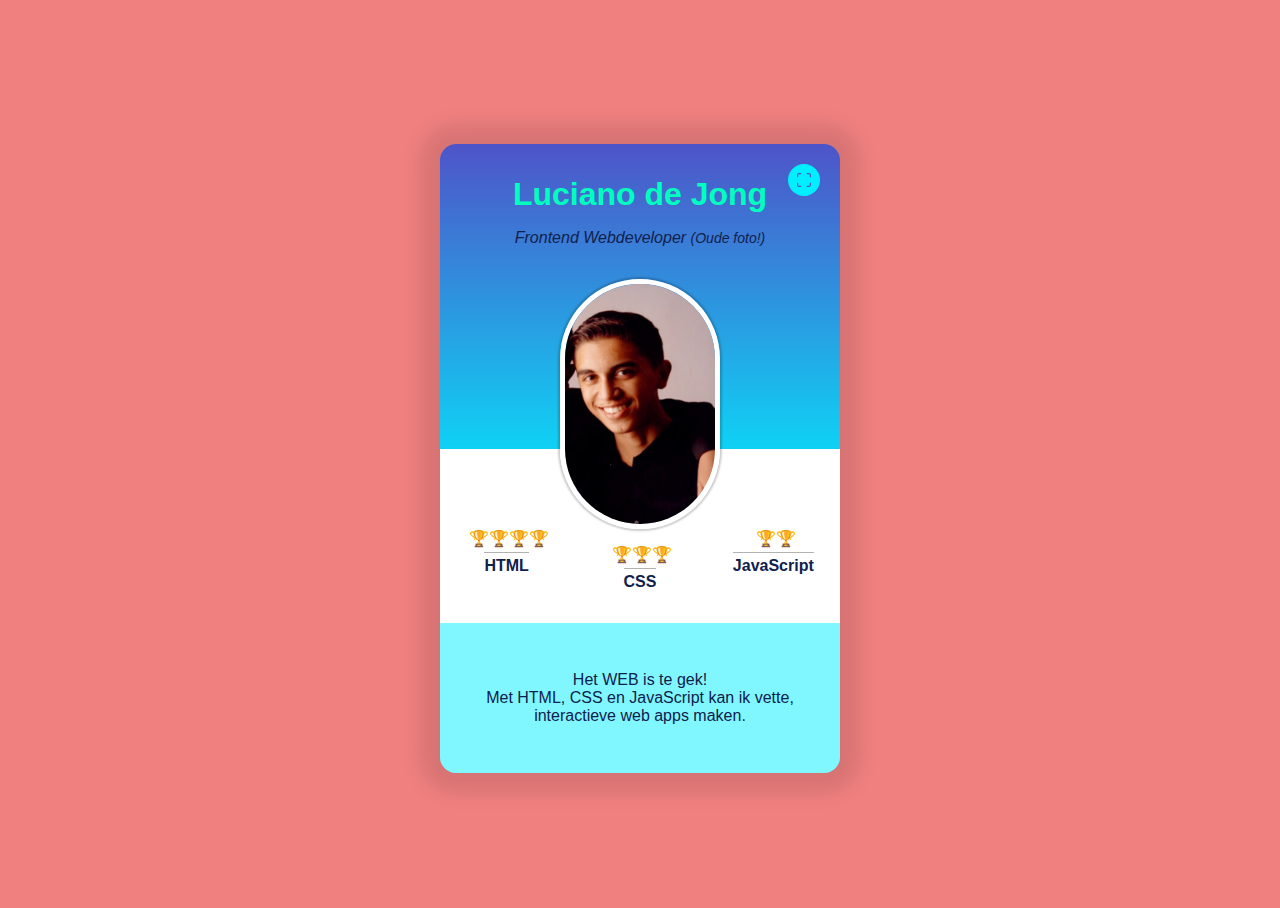
==== index.html @ ec9dd353 "Gepersonaliseerd" ====
<!DOCTYPE html>
<html lang="en">
<head>
  <meta charset="UTF-8">
  <meta name="viewport" content="width=device-width, initial-scale=1.0">
  <title>FDND Visitekaartje</title>
  <link rel="stylesheet" href="./styles/style.css">
</head>
<body>

<article>
  <header>
    <h1>Luciano de Jong</h1>
    <p><em>Frontend Webdeveloper <span class="small">(Oude foto!)</span></em></p>
    <button>
      <svg xmlns="http://www.w3.org/2000/svg" width="24" height="24" viewBox="0 0 24 24" stroke-width="1.5" stroke="#2c3e50" fill="none" stroke-linecap="round" stroke-linejoin="round">
        <path stroke="none" d="M0 0h24v24H0z" fill="none"/>
        <path d="M4 8v-2a2 2 0 0 1 2 -2h2" />
        <path d="M4 16v2a2 2 0 0 0 2 2h2" />
        <path d="M16 4h2a2 2 0 0 1 2 2v2" />
        <path d="M16 20h2a2 2 0 0 0 2 -2v-2" />
      </svg>

      <svg xmlns="http://www.w3.org/2000/svg" width="24" height="24" viewBox="0 0 24 24" stroke-width="1.5" stroke="red" fill="none" stroke-linecap="round" stroke-linejoin="round">
        <path stroke="none" d="M0 0h24v24H0z" fill="none"/>
        <path d="M15 19v-2a2 2 0 0 1 2 -2h2" />
        <path d="M15 5v2a2 2 0 0 0 2 2h2" />
        <path d="M5 15h2a2 2 0 0 1 2 2v2" />
        <path d="M5 9h2a2 2 0 0 0 2 -2v-2" />
      </svg>
    </button>

  </header>
  
  <img src="assets/image1.png" alt="Creative Coder">

  <dl>
    <dt>HTML</dt><dd>🏆🏆🏆🏆</dd>
    <dt>CSS</dt><dd>🏆🏆🏆</dd>
    <dt>JavaScript</dt><dd>🏆🏆</dd>
  </dl>
  
  <p>Het WEB is te gek! <br> Met HTML, CSS en JavaScript kan ik vette, interactieve web apps maken.</p>
</article>

  <script src="./scripts/script.js"></script>
</body>
</html>
---- styles/style.css ----
* {
  box-sizing:border-box;
}

html {
  height:100vh;
}

body {
  height:100vh;
  font-family: Arial, Helvetica, sans-serif;
  display:flex;
  justify-content:center;
  align-items:center;
  color:#10214e;
  background-color: lightcoral;
}

.small {
  font-size: 14px;
}

article {
  width:50vw;
  max-width: 25em;
  min-width:20em;
  display:flex;
  flex-direction:column;
  align-items:center;
  justify-content:flex-end;
  background: rgb(0,239,255);
  background: linear-gradient(0deg, rgba(0,239,255,1) 40%, #4e54c8 100%);
  box-shadow:0 0 20px 20px rgba(0,0,0,.1);
  border-radius:1rem;
  position: relative;
  transition:.25s;
}

header {
  display:flex;
  flex-direction:column;
  justify-content:center;
  align-items:center;
  justify-content:flex-end;
  
}

h1 {
  margin:2rem 0 1rem;
  color: #00ffbf;
}

button {
  border:none;
  position: absolute;
  right:1rem;
  top:1rem;
  width:2.5rem;
  height:2.5rem;
  transform: scale(.8);
  background: rgba(0,239,255,1);
  border-radius:50%;
  padding:.25rem;
  transition:.25s;
}
button:focus {
  outline:none;
  background:#202592;
}
button:focus svg {
  stroke: rgba(0,239,255,1);
}

svg {
  stroke: #4e54c8;
  position: absolute;
  top:calc(1.25rem - 12px);
  left:calc(1.25rem - 12px);
  transition-delay: .25s;
}
button svg:nth-of-type(2) {
  opacity:0;
  transition-delay: 0ms;
}

img {
  width:10em;
  border-radius:10em;
  border:5px solid #fff;
  box-shadow:0 0 2px 2px rgba(0,0,0,.2);
  position:relative;
  top:2rem;
  transition:.25s .15s;
  height: 250px;
}

dl {
  width:100%;
  background: rgb(255,255,255);
  
  display:grid;
  grid-template-columns: 1fr 1fr 1fr;
  grid-template-areas:
    "html-dd css-dd js-dd"
    "html-dt css-dt js-dt"
    ;
  justify-items:center;
  align-items:start;
  padding:5rem 0 3rem;
  margin-top: -3rem;
  margin-bottom: 0;
  text-align: center;
}

dt{
  font-weight: bold;
  border-top: 1px solid rgba(0,0,0,0.3);
  padding-top: .25rem;
  margin-top: .25rem;
}
dt:nth-of-type(1){ grid-area: html-dt; }
dt:nth-of-type(2){ grid-area: css-dt; transform: translateY(1rem);}
dt:nth-of-type(3){ grid-area: js-dt; }

dd {
  margin:0;
  padding-left:.3rem;
  transition:.25s .3s;
}
dd:nth-of-type(2){  
  transform: translateY(1rem);
}

p { 
  margin:0
}

article > p {
  padding:3rem 2rem;
  margin-top: 0;
  background:rgba(255,255,255, 0.5);
  text-align:center;
  border-radius: 0 0 1rem 1rem;
  width:100%;
}

/* expand content */
body.expand {
  font-size:1.15em;
}

body.expand article {
  width:60vw;
  max-width: 60vw;
}

body.expand button svg:first-of-type {
  opacity:0;
  transition-delay: 0ms;
}

body.expand button svg:nth-of-type(2) {
  opacity:1;
  transition-delay:.25s;
}

body.expand dd {
  font-size: 1.75em;
}

body.expand img {
  width:15em;
}
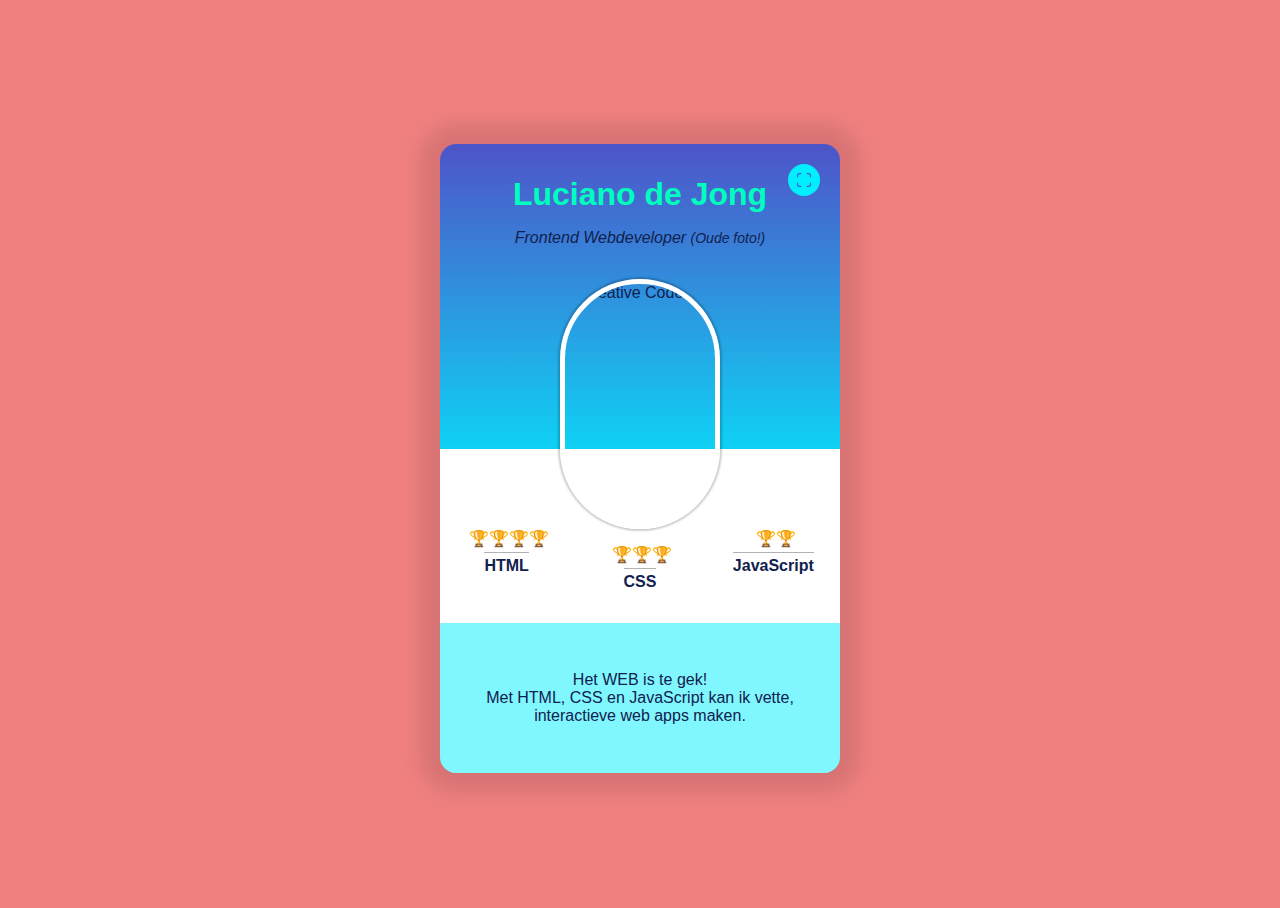
==== commit 90085164: "foto aangepast" ====
--- a/index.html
+++ b/index.html
@@ -32,7 +32,7 @@
 
   </header>
   
-  <img src="assets/image1.png" alt="Creative Coder">
+  <img src="assets/creative-coder.png" alt="Creative Coder">
 
   <dl>
     <dt>HTML</dt><dd>🏆🏆🏆🏆</dd>
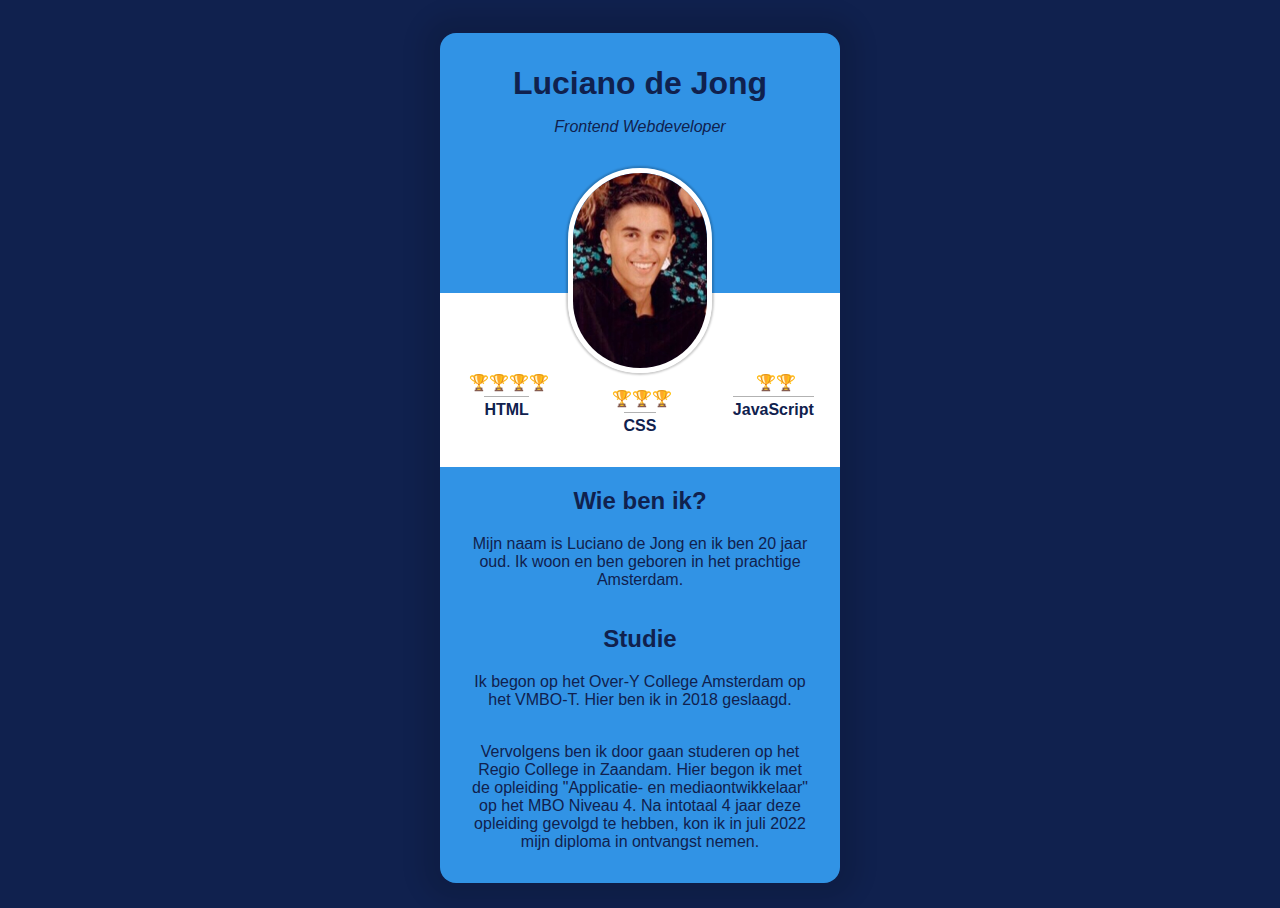
==== commit 0f0aa776: "nieuwe kaart" ====
--- a/index.html
+++ b/index.html
@@ -11,8 +11,8 @@
 <article>
   <header>
     <h1>Luciano de Jong</h1>
-    <p><em>Frontend Webdeveloper <span class="small">(Oude foto!)</span></em></p>
-    <button>
+    <p><em>Frontend Webdeveloper</em></p>
+    <!-- <button>
       <svg xmlns="http://www.w3.org/2000/svg" width="24" height="24" viewBox="0 0 24 24" stroke-width="1.5" stroke="#2c3e50" fill="none" stroke-linecap="round" stroke-linejoin="round">
         <path stroke="none" d="M0 0h24v24H0z" fill="none"/>
         <path d="M4 8v-2a2 2 0 0 1 2 -2h2" />
@@ -28,11 +28,11 @@
         <path d="M5 15h2a2 2 0 0 1 2 2v2" />
         <path d="M5 9h2a2 2 0 0 0 2 -2v-2" />
       </svg>
-    </button>
+    </button> -->
 
   </header>
   
-  <img src="assets/creative-coder.png" alt="Creative Coder">
+  <img src="assets/image1.jpg" alt="Creative Coder">
 
   <dl>
     <dt>HTML</dt><dd>🏆🏆🏆🏆</dd>
@@ -40,7 +40,14 @@
     <dt>JavaScript</dt><dd>🏆🏆</dd>
   </dl>
   
-  <p>Het WEB is te gek! <br> Met HTML, CSS en JavaScript kan ik vette, interactieve web apps maken.</p>
+    <h2>Wie ben ik?</h2>
+    <p>Mijn naam is Luciano de Jong en ik ben 20 jaar oud. Ik woon en ben geboren in het prachtige Amsterdam.</p>
+
+    <h2>Studie</h2>
+    <p>Ik begon op het Over-Y College Amsterdam op het VMBO-T. Hier ben ik in 2018 geslaagd.</p>
+    <br>
+    <p>Vervolgens ben ik door gaan studeren op het Regio College in Zaandam. Hier begon ik met de opleiding "Applicatie- en mediaontwikkelaar" op het MBO Niveau 4. Na intotaal 4 jaar deze opleiding gevolgd te hebben, kon ik in juli 2022 mijn diploma in ontvangst nemen.</p>
+  
 </article>
 
   <script src="./scripts/script.js"></script>
--- a/styles/style.css
+++ b/styles/style.css
@@ -13,11 +13,7 @@
   justify-content:center;
   align-items:center;
   color:#10214e;
-  background-color: lightcoral;
-}
-
-.small {
-  font-size: 14px;
+  background-color: #10214e;
 }
 
 article {
@@ -28,8 +24,7 @@
   flex-direction:column;
   align-items:center;
   justify-content:flex-end;
-  background: rgb(0,239,255);
-  background: linear-gradient(0deg, rgba(0,239,255,1) 40%, #4e54c8 100%);
+  background: #3193E5;
   box-shadow:0 0 20px 20px rgba(0,0,0,.1);
   border-radius:1rem;
   position: relative;
@@ -47,10 +42,9 @@
 
 h1 {
   margin:2rem 0 1rem;
-  color: #00ffbf;
 }
 
-button {
+/* button {
   border:none;
   position: absolute;
   right:1rem;
@@ -81,17 +75,16 @@
 button svg:nth-of-type(2) {
   opacity:0;
   transition-delay: 0ms;
-}
+} */
 
 img {
-  width:10em;
+  width:9em;
   border-radius:10em;
   border:5px solid #fff;
   box-shadow:0 0 2px 2px rgba(0,0,0,.2);
   position:relative;
   top:2rem;
   transition:.25s .15s;
-  height: 250px;
 }
 
 dl {
@@ -136,12 +129,15 @@
 }
 
 article > p {
-  padding:3rem 2rem;
+  padding: 0rem 2rem 1rem;
   margin-top: 0;
-  background:rgba(255,255,255, 0.5);
   text-align:center;
   border-radius: 0 0 1rem 1rem;
   width:100%;
+}
+
+article > p:last-child {
+  padding-bottom: 2rem;
 }
 
 /* expand content */
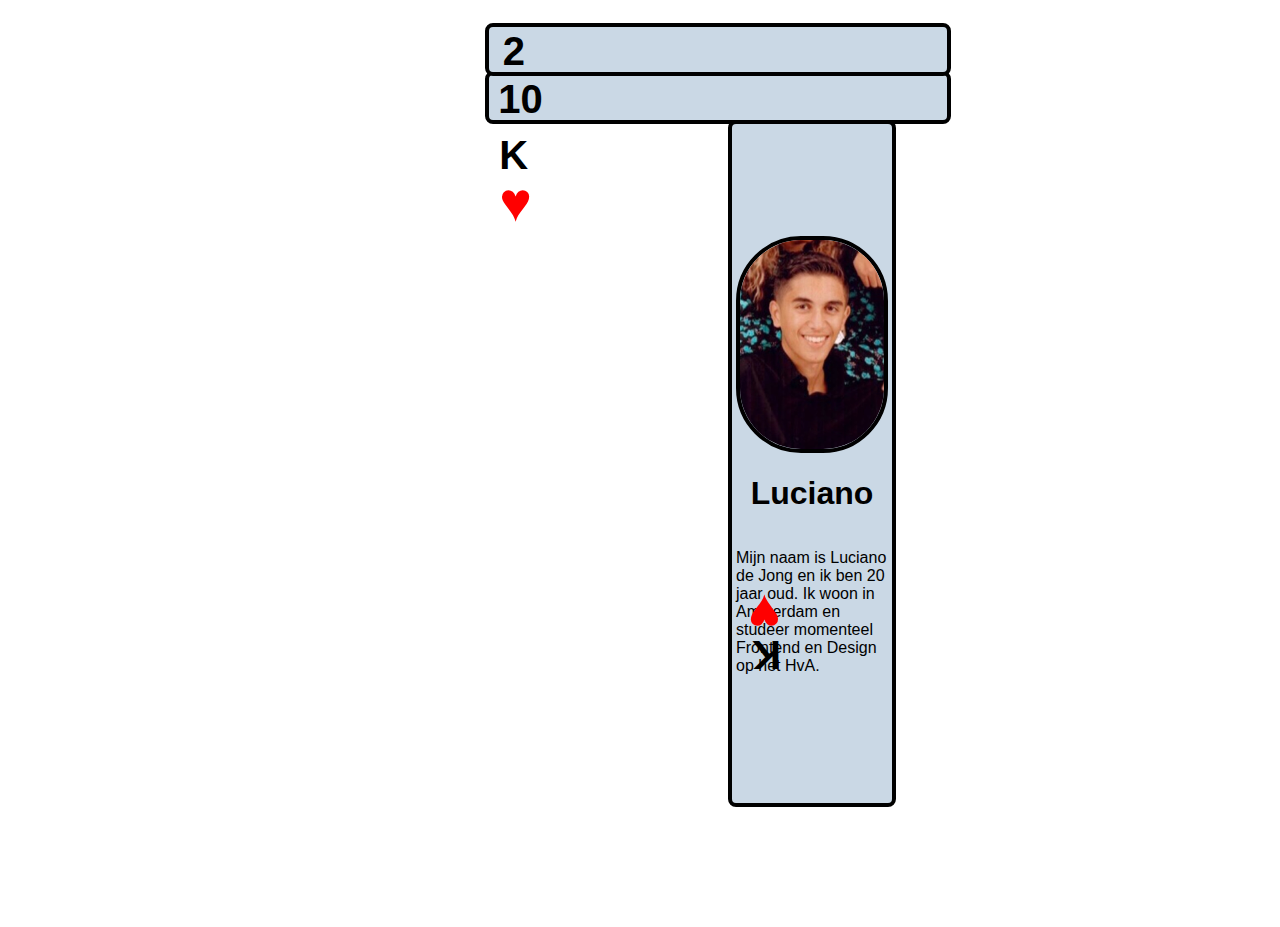
==== commit 7360e401: "nieuwe versie" ====
--- a/index.html
+++ b/index.html
@@ -1,55 +1,43 @@
 <!DOCTYPE html>
 <html lang="en">
-<head>
-  <meta charset="UTF-8">
-  <meta name="viewport" content="width=device-width, initial-scale=1.0">
-  <title>FDND Visitekaartje</title>
-  <link rel="stylesheet" href="./styles/style.css">
-</head>
-<body>
+  <head>
+    <meta charset="UTF-8">
+    <meta name="viewport" content="width=device-width, initial-scale=1.0">
+    <title>FDND Visitekaartje - Luciano</title>
+    <link rel="stylesheet" href="css/style.css">
+  </head>
+  <body>
 
-<article>
-  <header>
-    <h1>Luciano de Jong</h1>
-    <p><em>Frontend Webdeveloper</em></p>
-    <!-- <button>
-      <svg xmlns="http://www.w3.org/2000/svg" width="24" height="24" viewBox="0 0 24 24" stroke-width="1.5" stroke="#2c3e50" fill="none" stroke-linecap="round" stroke-linejoin="round">
-        <path stroke="none" d="M0 0h24v24H0z" fill="none"/>
-        <path d="M4 8v-2a2 2 0 0 1 2 -2h2" />
-        <path d="M4 16v2a2 2 0 0 0 2 2h2" />
-        <path d="M16 4h2a2 2 0 0 1 2 2v2" />
-        <path d="M16 20h2a2 2 0 0 0 2 -2v-2" />
-      </svg>
+    <div class="container">
+      <div class="content-holder">
+        <header>
+          <img class="ik" src="assets/image1.jpg">
+          <h1>Luciano</h1>
+          <p>Mijn naam is Luciano de Jong en ik ben 20 jaar oud. Ik woon in Amsterdam en studeer momenteel Frontend en Design op het HvA.</p>
+        </header>
+      </div>
+      
+      <div class="icon">
+        <h2 class="koning">K</h2>
+        <p class="hart">&#x2665;</p>
 
-      <svg xmlns="http://www.w3.org/2000/svg" width="24" height="24" viewBox="0 0 24 24" stroke-width="1.5" stroke="red" fill="none" stroke-linecap="round" stroke-linejoin="round">
-        <path stroke="none" d="M0 0h24v24H0z" fill="none"/>
-        <path d="M15 19v-2a2 2 0 0 1 2 -2h2" />
-        <path d="M15 5v2a2 2 0 0 0 2 2h2" />
-        <path d="M5 15h2a2 2 0 0 1 2 2v2" />
-        <path d="M5 9h2a2 2 0 0 0 2 -2v-2" />
-      </svg>
-    </button> -->
+        <h2 class="koning-rot">K</h2>
+        <p class="hart-rot">&#x2665;</p>
+        
+      </div>
+    </div>
 
-  </header>
-  
-  <img src="assets/image1.jpg" alt="Creative Coder">
+    <div class="content-holder-1">
+      <h2 class="tien">10</h2>
+      <!-- <p class="klaveren">&#x2663;</p> -->
+    </div>
 
-  <dl>
-    <dt>HTML</dt><dd>🏆🏆🏆🏆</dd>
-    <dt>CSS</dt><dd>🏆🏆🏆</dd>
-    <dt>JavaScript</dt><dd>🏆🏆</dd>
-  </dl>
-  
-    <h2>Wie ben ik?</h2>
-    <p>Mijn naam is Luciano de Jong en ik ben 20 jaar oud. Ik woon en ben geboren in het prachtige Amsterdam.</p>
+    <div class="content-holder-2">
+      <h2 class="twee">2</h2>
+    </div>
 
-    <h2>Studie</h2>
-    <p>Ik begon op het Over-Y College Amsterdam op het VMBO-T. Hier ben ik in 2018 geslaagd.</p>
-    <br>
-    <p>Vervolgens ben ik door gaan studeren op het Regio College in Zaandam. Hier begon ik met de opleiding "Applicatie- en mediaontwikkelaar" op het MBO Niveau 4. Na intotaal 4 jaar deze opleiding gevolgd te hebben, kon ik in juli 2022 mijn diploma in ontvangst nemen.</p>
-  
-</article>
 
-  <script src="./scripts/script.js"></script>
-</body>
-</html>
+
+	<script src="script.js"></script>
+  </body>
+</html>--- a/css/style.css
+++ b/css/style.css
@@ -0,0 +1,105 @@
+.content-holder {
+    display: flex;
+    justify-content: center;
+    padding: 7em 5em;
+    border-radius: 8px;
+    border: solid 4px;
+    background-color: #CAD8E5;
+}
+
+.content-holder-1 {
+    position: absolute;
+    padding: 1.4em 14.3em;
+    border-radius: 8px;
+    border: solid 4px;
+    background-color: #CAD8E5;
+    top: 71px;
+    left: 37.9%;
+}
+
+.content-holder-2 {
+    position: absolute;
+    padding: 1.4em 14.3em;
+    border-radius: 8px;
+    border: solid 4px;
+    background-color: #CAD8E5;
+    top: 23px;
+    left: 37.9%;
+}
+
+.container {
+    padding: 7em 45em;
+}
+
+body {
+    font-family: Arial, Helvetica, sans-serif;
+    /* background: rgb(2,0,36);
+    background: linear-gradient(90deg, rgba(2,0,36,1) 0%, rgba(9,9,121,1) 35%, rgba(0,212,255,1) 100%); */
+}
+
+header {
+    display: flex;
+    align-items: center;
+    justify-content: center;
+    flex-direction: column;
+}
+
+.ik {
+    width: 9em;
+    border-radius: 65px;
+    border: solid 4px black;
+}
+
+.hart {
+    font-size: 55px;
+    position: absolute;
+    top: 115px;
+    color: red;
+    left: 39%;
+}
+
+.koning {
+    font-size: 40px;
+    position: absolute;
+    top: 100px;
+    left: 39%;
+}
+
+.hart-rot {
+    font-size: 55px;
+    position: absolute;
+    bottom: 199px;
+    right: 39%;
+    color: red;
+    transform: rotate(180deg);
+}
+
+.koning-rot {
+    font-size: 40px;
+    position: absolute;
+    bottom: 190px;
+    right: 39%;
+    transform: rotate(180deg);
+}
+
+.klaveren {
+    font-size: 52px;
+    position: absolute;
+    top: -19px;
+    color: black;
+    left: 4%;
+}
+
+.tien {
+    font-size: 40px;
+    position: absolute;
+    top: -31px;
+    left: 2%;
+}
+
+.twee {
+    font-size: 40px;
+    position: absolute;
+    top: -31px;
+    left: 3%;
+}